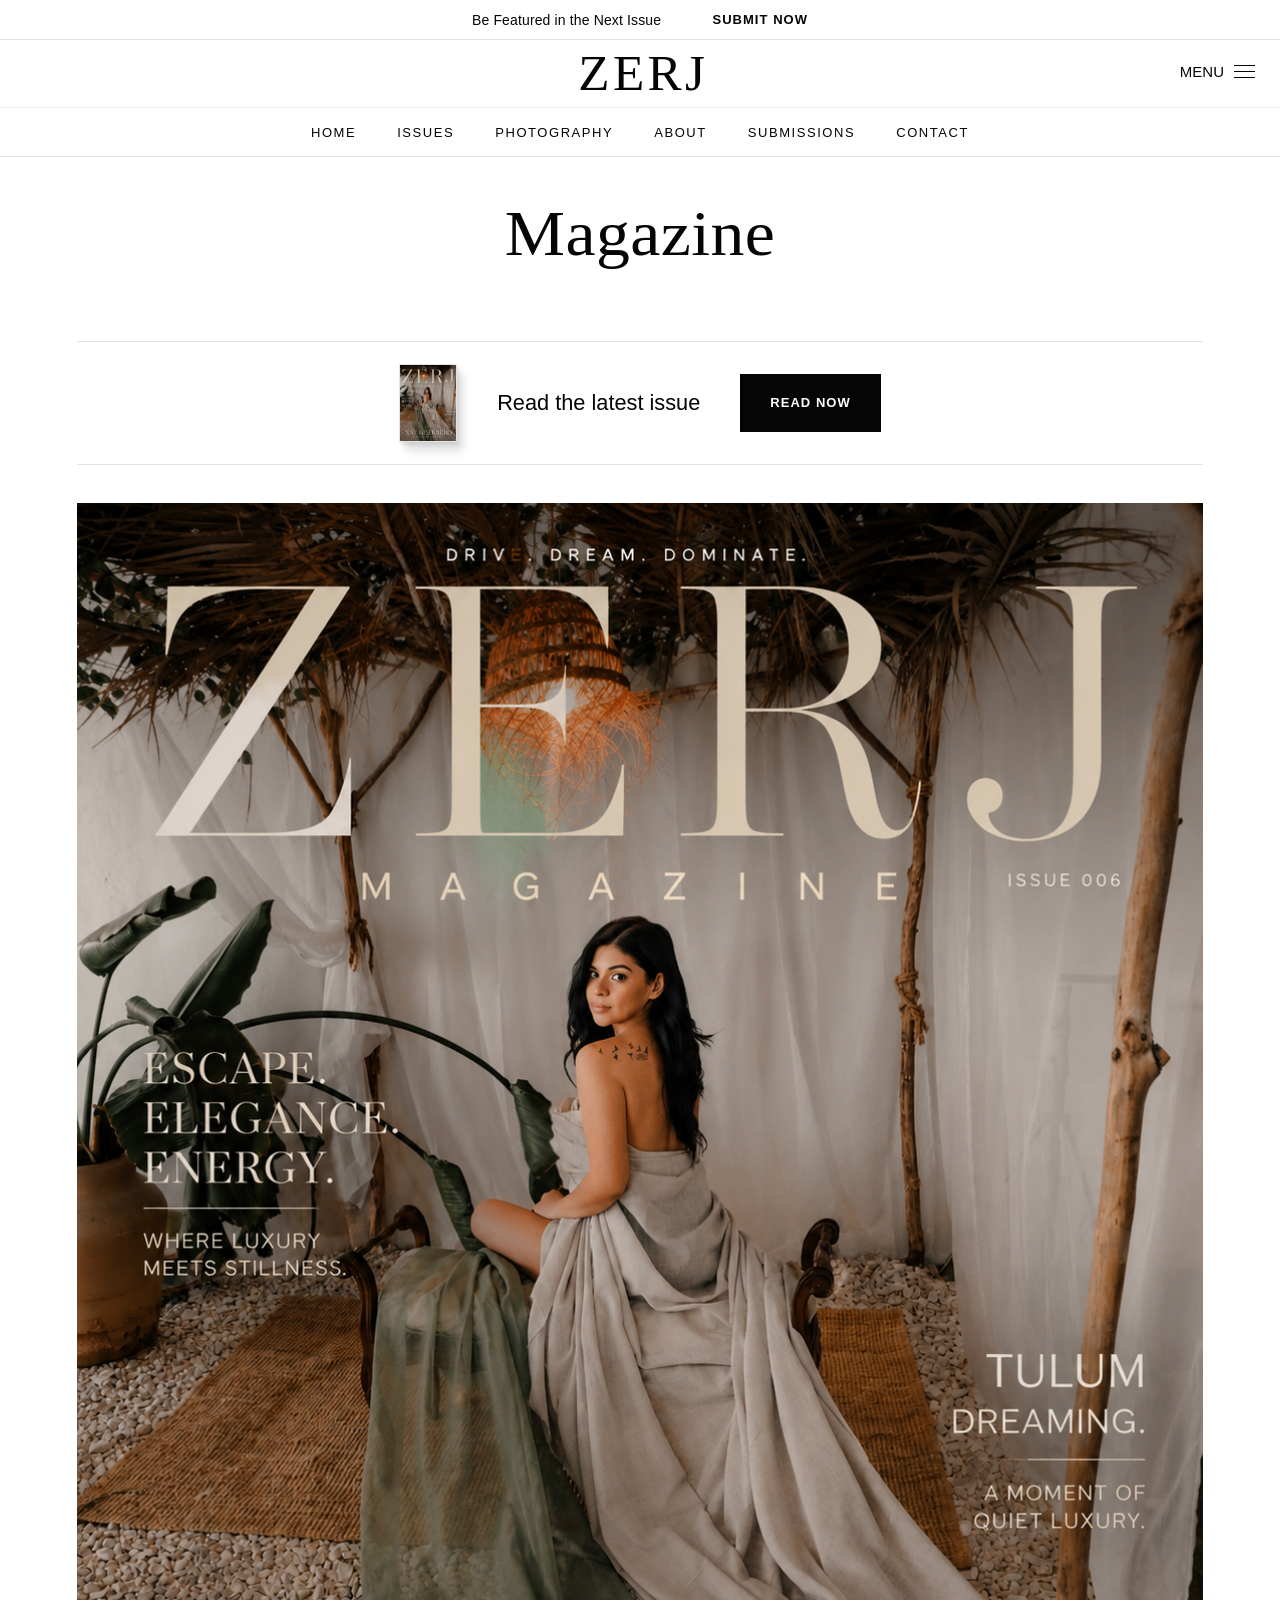
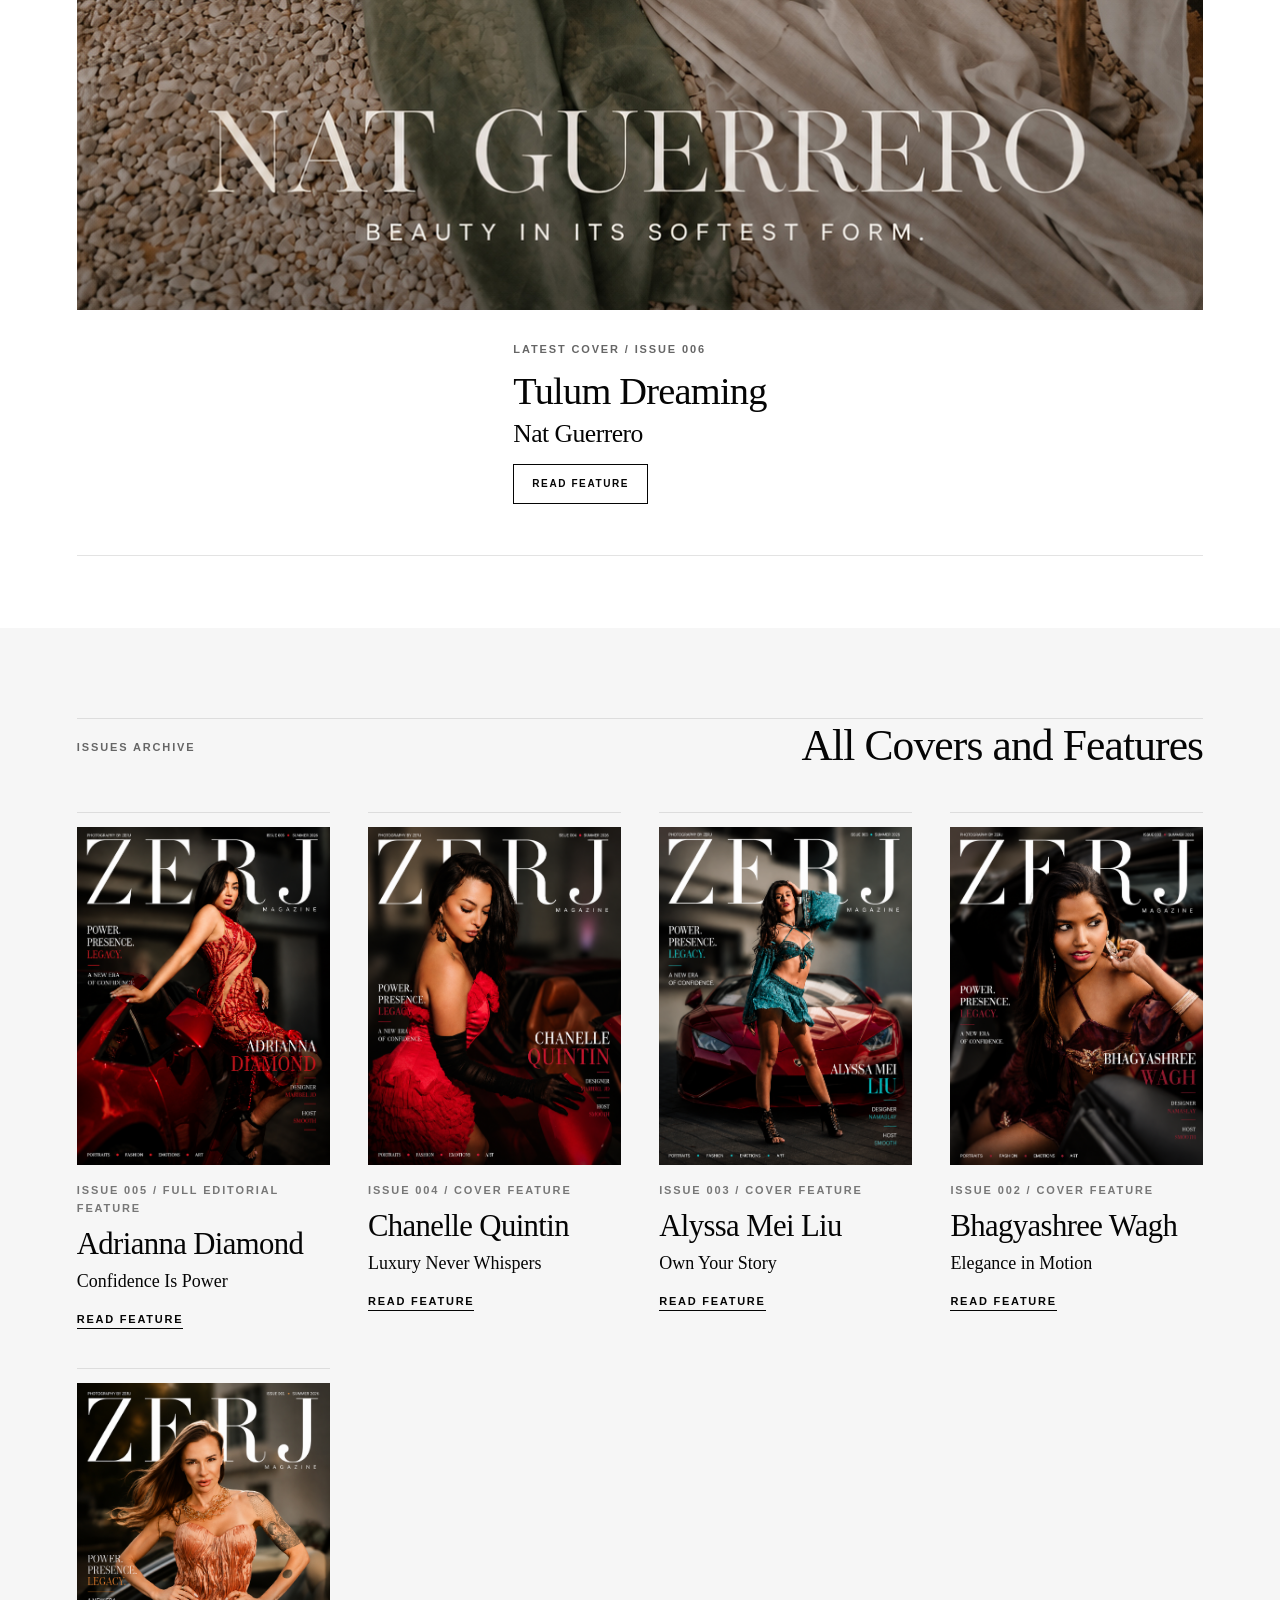
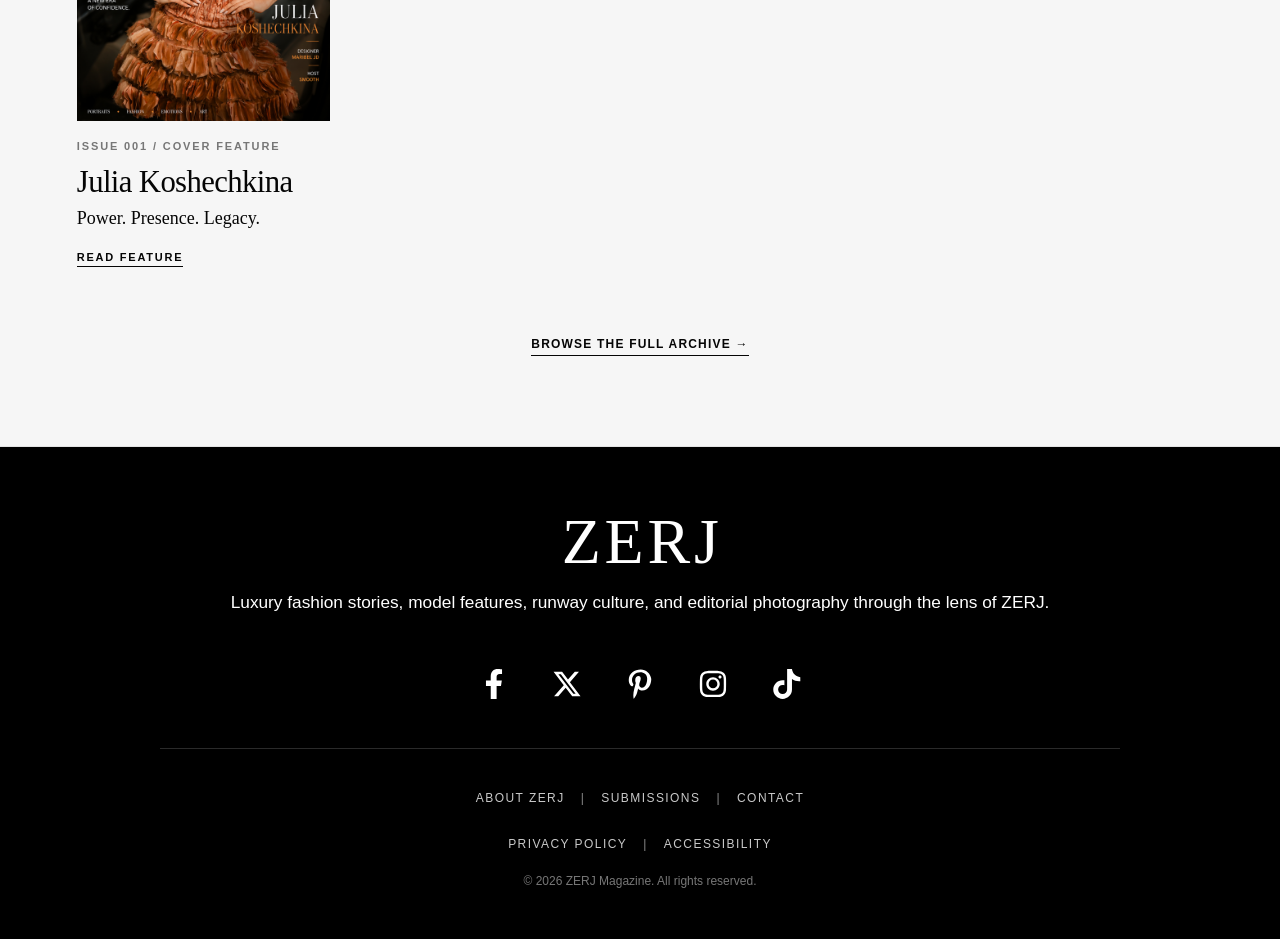
==== index.html @ ce1ed398 "Add files via upload" ====
<!DOCTYPE html>
<html lang="en">
<head>
  <meta charset="UTF-8" />
  <meta name="viewport" content="width=device-width, initial-scale=1.0" />
  <title>ZERJ Magazine | Fashion Stories Through One Lens</title>
  <meta name="description" content="ZERJ Magazine is a luxury fashion and editorial publication created by photographer ZERJ @shotbyzerj." />
  <link rel="stylesheet" href="styles.css" />
</head>
<body data-page="home">
  <header class="site-header">
    <div class="header-rule"><span>Be Featured in the Next Issue</span><a href="about.html#submissions">Submit Now</a></div>
    <div class="brand-row">
      <a class="masthead" href="index.html" aria-label="ZERJ Magazine home">
        <span><span>Z</span><span>E</span><span>R</span><span class="masthead-j">J</span></span>
        <small>Magazine</small>
      </a>
      <div class="header-actions">
        <label class="menu-lines" for="nav-toggle" aria-label="Open menu"></label>
      </div>
    </div>
    <input class="nav-toggle" type="checkbox" id="nav-toggle" aria-label="Toggle navigation">
    <label class="nav-toggle-button" for="nav-toggle">
      <span class="sr-only">Menu</span>
      <span></span>
      <span></span>
      <span></span>
    </label>
    <label class="nav-overlay" for="nav-toggle" aria-hidden="true"></label>
    <nav class="primary-nav" aria-label="Primary navigation">
      <a href="index.html">Home</a>
      <a href="archive.html">Issues</a>
      <a href="photography.html">Photography</a>
      <a href="about.html">About</a>
      <a href="about.html#submissions">Submissions</a>
      <a href="about.html#contact">Contact</a>
    </nav>
  </header>

  <main>
    <section class="mission-hero">
      <h1>Magazine</h1>
    </section>

    <section class="issue-promo" aria-label="Current issue notice">
      <img src="assets/issue-006-cover.jpg" alt="ZERJ Magazine Issue 006 cover thumbnail">
      <p>Read the latest issue</p>
      <a href="issue-006.html">Read Now</a>
    </section>

    <section class="latest-feature" id="latest-feature" aria-label="Latest ZERJ Magazine feature"></section>

    <section class="issue-section" id="issues">
      <div class="section-heading">
        <p class="eyebrow">Issues Archive</p>
        <h2>All Covers and Features</h2>
      </div>
      <div class="issue-grid archive-grid" id="issue-archive-grid"></div>
    </section>

  </main>

    <footer class="site-footer">
    <a class="footer-mark" href="index.html">ZERJ</a>
    <p class="footer-dek">Luxury fashion stories, model features, runway culture, and editorial photography through the lens of ZERJ.</p>
    <div class="social-row" aria-label="Social links">
      <a href="https://www.facebook.com/" aria-label="Facebook"><svg viewBox="0 0 320 512" aria-hidden="true"><path d="M279.14 288l14.22-92.66h-88.91v-60.13c0-25.35 12.42-50.06 52.24-50.06h40.42V6.26S260.43 0 225.36 0c-73.22 0-121.08 44.38-121.08 124.72v70.62H22.89V288h81.39v224h100.17V288z"/></svg></a>
      <a href="https://x.com/" aria-label="X"><svg viewBox="0 0 512 512" aria-hidden="true"><path d="M389.2 48h70.6L305.6 224.2 487 464H345L233.7 318.6 106.5 464H35.8L200.7 275.5 26.8 48h145.6l100.5 132.9L389.2 48zm-24.8 373.8h39.1L151.1 88h-42l255.3 333.8z"/></svg></a>
      <a href="https://www.pinterest.com/" aria-label="Pinterest"><svg viewBox="0 0 384 512" aria-hidden="true"><path d="M204 6.5C101.4 6.5 0 74.9 0 185.6 0 256 39.6 296 63.6 296c9.9 0 15.6-27.6 15.6-35.4 0-9.3-23.7-29.1-23.7-67.8 0-80.4 61.2-137.4 140.4-137.4 68.1 0 118.5 38.7 118.5 109.8 0 53.1-21.3 152.7-90.3 152.7-24.9 0-46.2-18-46.2-43.8 0-37.8 26.4-74.4 26.4-113.4 0-66.2-93.9-54.2-93.9 25.8 0 16.8 2.1 35.4 9.6 50.7-13.8 59.4-42 147.9-42 209.1 0 18.9 2.7 37.5 4.5 56.4 3.4 3.8 1.7 3.4 6.9 1.5 50.4-69 48.6-82.5 71.4-172.8 12.3 23.4 44.1 36 69.3 36 106.2 0 153.9-103.5 153.9-196.8C372 71.3 293.4 6.5 204 6.5z"/></svg></a>
      <a href="https://www.instagram.com/shotbyzerj" aria-label="Instagram"><svg viewBox="0 0 448 512" aria-hidden="true"><path d="M224.1 141c-63.6 0-114.9 51.3-114.9 114.9s51.3 114.9 114.9 114.9S339 319.5 339 255.9 287.7 141 224.1 141zm0 189.6c-41.1 0-74.7-33.5-74.7-74.7s33.5-74.7 74.7-74.7 74.7 33.5 74.7 74.7-33.6 74.7-74.7 74.7zm146.4-194.3c0 14.9-12 26.8-26.8 26.8-14.9 0-26.8-12-26.8-26.8s12-26.8 26.8-26.8 26.8 12 26.8 26.8zm76.1 27.2c-1.7-35.9-9.9-67.7-36.2-93.9-26.2-26.2-58-34.4-93.9-36.2-37-2.1-147.9-2.1-184.9 0-35.8 1.7-67.6 9.9-93.9 36.1s-34.4 58-36.2 93.9c-2.1 37-2.1 147.9 0 184.9 1.7 35.9 9.9 67.7 36.2 93.9s58 34.4 93.9 36.2c37 2.1 147.9 2.1 184.9 0 35.9-1.7 67.7-9.9 93.9-36.2 26.2-26.2 34.4-58 36.2-93.9 2.1-37 2.1-147.8 0-184.8zM398.8 388c-7.8 19.6-22.9 34.7-42.6 42.6-29.5 11.7-99.5 9-132.1 9s-102.7 2.6-132.1-9c-19.6-7.8-34.7-22.9-42.6-42.6-11.7-29.5-9-99.5-9-132.1s-2.6-102.7 9-132.1c7.8-19.6 22.9-34.7 42.6-42.6 29.5-11.7 99.5-9 132.1-9s102.7-2.6 132.1 9c19.6 7.8 34.7 22.9 42.6 42.6 11.7 29.5 9 99.5 9 132.1s2.7 102.7-9 132.1z"/></svg></a>
      <a href="https://www.tiktok.com/" aria-label="TikTok"><svg viewBox="0 0 448 512" aria-hidden="true"><path d="M448 209.9c-44.9.1-87-13.8-122-37.8v178.7c0 88.2-71.5 159.7-159.7 159.7S6.6 439 6.6 350.8s71.5-159.7 159.7-159.7c10.5 0 20.7 1 30.6 2.9v85.1c-9.6-3.3-19.9-5.1-30.6-5.1-42.4 0-76.8 34.4-76.8 76.8s34.4 76.8 76.8 76.8 76.8-34.4 76.8-76.8V1.5h82.9c7.8 74.4 68.1 133 142 138.5v69.9z"/></svg></a>
    </div>
    <nav class="footer-links" aria-label="Footer navigation">
      <a href="about.html">About ZERJ</a>
      <a href="about.html#submissions">Submissions</a>
      <a href="about.html#contact">Contact</a>
      <span class="footer-break" aria-hidden="true"></span>
      <a href="about.html#contact">Privacy Policy</a>
      <a href="about.html#contact">Accessibility</a>
    </nav>
    <p class="copyright">© 2026 ZERJ Magazine. All rights reserved.</p>
  </footer>

  <script src="data.js"></script>
  <script src="main.js"></script>
</body>
</html>
---- styles.css ----
:root {
  --ivory: #ffffff;
  --paper: #ffffff;
  --mist: #f6f6f6;
  --ink: #050505;
  --charcoal: #121212;
  --muted: #666666;
  --line: #e3e3e3;
  --gold: #8b6f3d;
  --gold-soft: #ffffff;
  --wine: #9e2843;
  --cyan: #158c94;
  --red: #bb2134;
  --sand: #b48a5a;
}

* { box-sizing: border-box; }

html {
  background: #ffffff;
  scroll-behavior: smooth;
}

body {
  margin: 0;
  background: #ffffff;
  color: var(--ink);
  font-family: Arial, Helvetica, sans-serif;
  text-rendering: optimizeLegibility;
}

img { display: block; max-width: 100%; }
a { color: inherit; text-decoration: none; }
button { font: inherit; }

.site-header {
  position: sticky;
  top: 0;
  background: #ffffff;
  border-bottom: 1px solid var(--line);
  z-index: 70;
  transition: box-shadow .3s ease-out, transform .3s ease-out;
}

.header-rule {
  display: grid;
  grid-template-columns: max-content max-content;
  align-items: center;
  justify-content: center;
  gap: clamp(28px, 4vw, 54px);
  height: 40px;
  padding: 0 clamp(18px, 4vw, 58px);
  border-bottom: 1px solid var(--line);
  color: var(--ink);
  font-size: 14px;
  letter-spacing: .01em;
  text-transform: none;
  transition: min-height .3s ease-out, height .3s ease-out, padding .3s ease-out, opacity .3s ease-out, transform .3s ease-out, border-color .3s ease-out;
}

.header-rule span {
  display: block;
  justify-self: center;
  text-align: center;
}

.header-rule a {
  justify-self: center;
  color: var(--ink);
  font-size: 13px;
  font-weight: 600;
  letter-spacing: .08em;
  text-transform: uppercase;
}

.brand-row {
  position: relative;
  display: flex;
  align-items: center;
  justify-content: center;
  height: 68px;
  padding: 0 clamp(18px, 3vw, 42px);
  border-bottom: 1px solid #eeeeee;
  transition: height .3s ease-out, padding .3s ease-out, border-color .3s ease-out;
}

.masthead {
  display: grid;
  justify-items: center;
  padding: 0;
  text-align: center;
  transition: transform .3s ease-out, opacity .3s ease-out;
}

.masthead span {
  width: auto;
  max-width: none;
  font-family: "Bodoni 72", "Bodoni 72 Poster", "Bodoni MT", Didot, "Didot LT STD", "Hoefler Text", Georgia, "Times New Roman", serif;
  font-size: clamp(42px, 4vw, 56px);
  line-height: .8;
  letter-spacing: .065em;
  font-weight: 400;
  transform: none;
  transition: font-size .3s ease-out, letter-spacing .3s ease-out, transform .3s ease-out;
}

.masthead span span {
  display: inline-block;
}

.masthead > span {
  transform: translateX(0.065em);
}

.masthead-j {
  transform: translateY(-0.07em);
}

.masthead small {
  display: none;
}

.header-actions {
  position: absolute;
  right: 24px;
  justify-self: end;
  display: none;
  align-items: center;
  gap: 23px;
  transition: opacity .3s ease-out, transform .3s ease-out;
}

.header-actions a,
.header-actions label {
  color: var(--ink);
  font-size: 13px;
  font-weight: 600;
  letter-spacing: .08em;
  text-transform: uppercase;
  cursor: pointer;
}

.menu-lines {
  position: relative;
  width: 20px;
  height: 18px;
  display: inline-block;
  cursor: pointer;
}

.menu-lines::before,
.menu-lines::after,
.menu-lines {
  background-image: linear-gradient(var(--ink), var(--ink));
  background-repeat: no-repeat;
  background-size: 20px 1.5px;
  background-position: 0 8px;
}

.menu-lines::before,
.menu-lines::after {
  content: "";
  position: absolute;
  left: 0;
  width: 20px;
  height: 1.5px;
  background: var(--ink);
}

.menu-lines::before { top: 2px; }
.menu-lines::after { bottom: 2px; }

.primary-nav {
  display: flex;
  justify-content: center;
  gap: clamp(26px, 3.2vw, 46px);
  overflow-x: auto;
  height: 48px;
  align-items: center;
  padding: 0 18px;
  border-top: 0;
  font-family: Futura, "Avenir Next", Avenir, "Helvetica Neue", Arial, sans-serif;
  font-size: 13px;
  font-weight: 400;
  letter-spacing: .12em;
  text-transform: uppercase;
  white-space: nowrap;
  opacity: 1;
  visibility: visible;
  transition: height .3s ease-out, opacity .3s ease-out, transform .3s ease-out, visibility 0s;
}

.site-header.is-compact {
  position: sticky;
  top: 0;
  left: 0;
  right: 0;
  background: #ffffff;
  border-bottom-color: #eeeeee;
  box-shadow: none;
}

.site-header.is-announcement-hidden .header-rule {
  min-height: 0;
  height: 0;
  padding-top: 0;
  padding-bottom: 0;
  border-bottom-color: transparent;
  opacity: 0;
  overflow: hidden;
  pointer-events: none;
  transform: translateY(-8px);
}

.site-header.is-announcement-hidden .nav-toggle-button {
  top: 10px;
}

.site-header.is-nav-hidden .primary-nav {
  height: 0;
  opacity: 0;
  visibility: hidden;
  overflow: hidden;
  pointer-events: none;
  transform: translateY(-8px);
  transition: height .3s ease-out, opacity .3s ease-out, transform .3s ease-out, visibility 0s linear .3s;
}

.site-header.is-compact .brand-row {
  height: 64px;
  border-bottom: 1px solid #eeeeee;
}

.site-header.is-compact .masthead span {
  font-size: clamp(42px, 4vw, 56px);
}

.site-header.is-compact .header-actions {
  display: none;
  transform: translateY(-1px);
}

.site-header.is-compact .menu-lines {
  display: inline-block;
}

.site-header.is-compact .nav-toggle {
  position: absolute;
  opacity: 0;
  pointer-events: none;
  display: block;
}

.site-header.is-compact .nav-toggle-button {
  position: absolute;
  top: 49px;
  right: 24px;
  z-index: 75;
  display: grid !important;
  grid-template-columns: auto 22px;
  grid-template-rows: repeat(3, 4px);
  opacity: 1;
  visibility: visible;
  pointer-events: auto;
  width: auto;
  height: 44px;
  align-items: center;
  align-content: center;
  justify-content: center;
  column-gap: 10px;
  row-gap: 3px;
  border: 0;
  background: transparent;
  cursor: pointer;
}

.site-header.is-compact .nav-toggle-button span:not(.sr-only) {
  height: 1px;
  background: #050505;
  opacity: 1;
}

.site-header.is-compact.is-announcement-hidden .nav-toggle-button {
  top: 10px;
}

.site-header.is-compact .nav-overlay {
  display: block;
}

@media (prefers-reduced-motion: reduce) {
  .site-header,
  .header-rule,
  .brand-row,
  .masthead,
  .masthead span,
  .header-actions,
  .primary-nav {
    transition: none;
  }
}

@media (max-width: 980px) {
  .site-header {
    min-height: 102px;
  }

  .brand-row {
    height: 62px;
    padding-inline: 14px;
  }

  .header-actions,
  .menu-lines {
    display: none;
  }

  .masthead {
    padding: 0 58px;
  }

  .masthead span {
    font-size: clamp(36px, 9vw, 50px);
    line-height: .82;
    letter-spacing: .1em;
  }

  .nav-toggle {
    position: absolute;
    opacity: 0;
    pointer-events: none;
    display: block;
  }

  .nav-toggle-button {
    position: absolute;
    top: 49px;
    right: 18px;
    z-index: 45;
    display: flex;
    width: 44px;
    height: 44px;
    grid-template-columns: none;
    grid-template-rows: none;
    flex-direction: column;
    justify-content: center;
    gap: 6px;
    border: 1px solid var(--line);
    background: transparent;
    cursor: pointer;
  }

  .nav-toggle-button .sr-only {
    display: none;
  }

  .nav-toggle-button span:not(.sr-only) {
    display: block;
    width: 22px;
    height: 1px;
    grid-column: auto;
    grid-row: auto;
    margin: 0 auto;
    background: var(--ink);
    transition: transform .24s ease, opacity .18s ease;
  }

  .nav-toggle-button span:not(.sr-only) + span:not(.sr-only) {
    margin-top: 0;
  }

  .nav-toggle-button span:not(.sr-only):last-child {
    margin-top: 0;
  }

  .nav-toggle-button span:nth-of-type(2),
  .nav-toggle-button span:nth-of-type(3),
  .nav-toggle-button span:nth-of-type(4) {
    grid-row: auto;
  }

  .sr-only {
    position: absolute;
    display: block;
    width: 1px;
    height: 1px;
    padding: 0;
    margin: -1px;
    overflow: hidden;
    clip: rect(0, 0, 0, 0);
    white-space: nowrap;
    border: 0;
  }

  .nav-overlay {
    position: fixed;
    inset: 0;
    display: block;
    z-index: 35;
    background: rgba(9, 8, 6, .48);
    opacity: 0;
    pointer-events: none;
    transition: opacity .24s ease;
  }

  .primary-nav {
    position: fixed;
    top: 0;
    right: 0;
    bottom: 0;
    z-index: 40;
    width: 100vw;
    display: flex;
    flex-direction: column;
    align-items: stretch;
    justify-content: flex-start;
    gap: 0;
    overflow: auto;
    padding: 92px 28px 34px;
    height: auto;
    border-top: 0;
    border-left: 0;
    background: #ffffff;
    box-shadow: -24px 0 60px rgba(0, 0, 0, .16);
    visibility: hidden;
    opacity: 0;
    pointer-events: none;
    transform: translateX(100%);
    transition: transform .28s ease, opacity .16s ease, visibility 0s linear .28s;
  }

  .primary-nav a {
    display: block;
    padding: 18px 0;
    border-bottom: 1px solid var(--line);
    font-family: Futura, "Avenir Next", Avenir, "Helvetica Neue", Arial, sans-serif;
    font-size: 13px;
    font-weight: 500;
    letter-spacing: .14em;
    text-transform: uppercase;
  }

  .nav-toggle:checked ~ .nav-overlay {
    opacity: 1;
    pointer-events: auto;
  }

  .nav-toggle:checked ~ .primary-nav {
    visibility: visible;
    opacity: 1;
    pointer-events: auto;
    transform: translateX(0);
    transition: transform .28s ease, opacity .16s ease, visibility 0s;
  }

  .nav-toggle:checked ~ .nav-toggle-button {
    right: 24px;
    width: auto;
    display: grid;
    grid-template-columns: auto 22px;
    grid-template-rows: repeat(3, 5px);
    align-items: center;
    align-content: center;
    column-gap: 10px;
    row-gap: 1px;
    border: 0;
  }

  .nav-toggle:checked ~ .nav-toggle-button .sr-only {
    position: static;
    width: auto;
    height: auto;
    display: inline;
    overflow: visible;
    clip: auto;
    white-space: nowrap;
    color: var(--ink);
    font-family: Futura, "Avenir Next", Avenir, "Helvetica Neue", Arial, sans-serif;
    font-size: 0;
    font-weight: 500;
    letter-spacing: .08em;
    text-transform: uppercase;
    grid-column: 1;
    grid-row: 1 / 4;
  }

  .nav-toggle:checked ~ .nav-toggle-button .sr-only::before {
    content: "CLOSE";
    font-size: 14px;
  }

  .nav-toggle:checked ~ .nav-toggle-button span:not(.sr-only) {
    grid-column: 2;
    margin: 0;
    transform-origin: center;
  }

  .nav-toggle:checked ~ .nav-toggle-button span:nth-of-type(2) {
    grid-row: 1;
  }

  .nav-toggle:checked ~ .nav-toggle-button span:nth-of-type(3) {
    grid-row: 2;
  }

  .nav-toggle:checked ~ .nav-toggle-button span:nth-of-type(4) {
    grid-row: 3;
  }

  .nav-toggle:checked ~ .nav-toggle-button span:nth-of-type(2) {
    transform: translateY(6px) rotate(45deg);
  }

  .nav-toggle:checked ~ .nav-toggle-button span:nth-of-type(3) {
    opacity: 0;
  }

  .nav-toggle:checked ~ .nav-toggle-button span:nth-of-type(4) {
    transform: translateY(-6px) rotate(-45deg);
  }
}

.nav-toggle:checked ~ .nav-overlay {
  opacity: 1;
  pointer-events: auto;
}

.nav-toggle:checked ~ .primary-nav {
  position: fixed;
  top: 0;
  right: 0;
  bottom: 0;
  z-index: 40;
  width: min(82vw, 390px);
  height: auto;
  opacity: 1;
  visibility: visible;
  display: flex;
  flex-direction: column;
  align-items: stretch;
  justify-content: flex-start;
  gap: 0;
  overflow: auto;
  pointer-events: auto;
  padding: 92px 28px 34px;
  border-left: 1px solid var(--line);
  background: #ffffff;
  box-shadow: -24px 0 60px rgba(0, 0, 0, .14);
  transform: translateX(0);
  transition: transform .28s ease, opacity .16s ease, visibility 0s;
}

.nav-toggle:checked ~ .primary-nav a {
  display: block;
  padding: 18px 0;
  border-bottom: 1px solid var(--line);
  font-size: 13px;
}

.nav-toggle,
.nav-overlay,
.sr-only {
  display: none;
}

.nav-toggle-button {
  position: absolute;
  top: 49px;
  right: 24px;
  z-index: 75;
  display: grid;
  grid-template-columns: auto 22px;
  grid-template-rows: repeat(3, 5px);
  width: auto;
  height: 44px;
  align-items: center;
  align-content: center;
  justify-content: center;
  column-gap: 10px;
  row-gap: 1px;
  border: 0;
  background: transparent;
  cursor: pointer;
  transition: top .3s ease-out, right .3s ease-out;
}

.nav-toggle-button .sr-only {
  position: static;
  width: auto;
  height: auto;
  display: inline;
  overflow: visible;
  clip: auto;
  white-space: nowrap;
  color: var(--ink);
  font-family: Futura, "Avenir Next", Avenir, "Helvetica Neue", Arial, sans-serif;
  font-size: 0;
  font-weight: 500;
  letter-spacing: .08em;
  text-transform: uppercase;
  grid-column: 1;
  grid-row: 1 / 4;
}

.nav-toggle-button .sr-only::before {
  content: "MENU";
  font-size: 15px;
}

.nav-toggle:checked ~ .nav-toggle-button .sr-only::before {
  content: "CLOSE";
}

.nav-toggle-button span:not(.sr-only) {
  display: block;
  width: 21px;
  height: 1px;
  grid-column: 2;
  margin: 0;
  background: var(--ink);
  transition: transform .24s ease, opacity .18s ease;
  transform-origin: center;
}

.nav-toggle-button span:nth-of-type(2) {
  grid-row: 1;
}

.nav-toggle-button span:nth-of-type(3) {
  grid-row: 2;
}

.nav-toggle-button span:nth-of-type(4) {
  grid-row: 3;
}

.nav-toggle:checked ~ .nav-toggle-button span:nth-of-type(2) {
  transform: translateY(6px) rotate(45deg);
}

.nav-toggle:checked ~ .nav-toggle-button span:nth-of-type(3) {
  opacity: 0;
}

.nav-toggle:checked ~ .nav-toggle-button span:nth-of-type(4) {
  transform: translateY(-6px) rotate(-45deg);
}

.nav-overlay {
  position: fixed;
  inset: 0;
  z-index: 35;
  display: block;
  background: rgba(9, 8, 6, .42);
  opacity: 0;
  pointer-events: none;
  transition: opacity .24s ease;
}

main {
  max-width: 1480px;
  margin: 0 auto;
  background: #ffffff;
}

.eyebrow,
.kicker {
  margin: 0 0 12px;
  color: var(--muted);
  font-size: 11px;
  font-weight: 800;
  letter-spacing: .17em;
  text-transform: uppercase;
}

h1,
h2,
h3 {
  margin: 0;
  font-family: Didot, "Didot LT STD", "Bodoni 72", "Bodoni 72 Poster", "Bodoni MT", "Hoefler Text", Georgia, "Times New Roman", serif;
  font-weight: 400;
  letter-spacing: -.02em;
}

h1 { font-size: clamp(36px, 4.8vw, 68px); line-height: 1.02; }
h2 { font-size: clamp(30px, 3.8vw, 56px); line-height: 1.04; }
h3 { font-size: clamp(23px, 2.4vw, 34px); line-height: 1.12; }

p {
  color: var(--muted);
  font-size: 16px;
  line-height: 1.65;
}

.mission-hero {
  max-width: 780px;
  margin: 0 auto;
  padding: 46px clamp(22px, 5vw, 54px) 74px;
  text-align: center;
}

.mission-hero h1 {
  font-size: clamp(50px, 4.9vw, 74px);
  font-family: Didot, "Didot LT STD", "Bodoni 72", "Bodoni 72 Poster", "Bodoni MT", "Hoefler Text", "Times New Roman", Times, serif;
  font-weight: 400;
  font-synthesis: none;
  line-height: 1.02;
  letter-spacing: .006em;
  transform: scaleX(1.08);
  transform-origin: center;
}

.mission-hero p:last-child {
  max-width: 690px;
  margin: 20px auto 0;
}

.issue-promo {
  max-width: min(88vw, 1320px);
  min-height: 112px;
  display: grid;
  grid-template-columns: 58px minmax(240px, max-content);
  align-items: center;
  justify-content: center;
  gap: 10px 28px;
  margin: 0 auto clamp(28px, 3vw, 42px);
  padding: 24px 22px;
  border-top: 1px solid var(--line);
  border-bottom: 1px solid var(--line);
  background: #ffffff;
}

.issue-promo img {
  width: 58px;
  grid-row: 1 / 3;
  aspect-ratio: 4 / 5.35;
  object-fit: cover;
  border: 1px solid var(--line);
  box-shadow: 6px 9px 9px rgba(0, 0, 0, .13), 2px 3px 3px rgba(0, 0, 0, .08);
}

.issue-promo p {
  margin: 0;
  color: var(--ink);
  font-size: clamp(16px, 1.6vw, 22px);
  line-height: 1.2;
  grid-column: 2;
  justify-self: start;
  text-align: left;
}

.issue-promo a {
  display: inline-flex;
  align-items: center;
  justify-content: center;
  justify-self: start;
  grid-column: 2;
  min-height: 58px;
  padding: 0 28px;
  background: var(--ink);
  color: var(--paper);
  font-size: 13px;
  font-weight: 700;
  letter-spacing: .08em;
  text-transform: uppercase;
}

@media (min-width: 981px) {
  .issue-promo {
    grid-template-columns: 58px max-content max-content;
    gap: 0 40px;
    min-height: 110px;
    padding: 22px 24px;
  }

  .issue-promo img {
    grid-row: auto;
  }

  .issue-promo p {
    grid-column: auto;
    align-self: center;
    font-size: clamp(18px, 1.7vw, 24px);
    white-space: nowrap;
  }

  .issue-promo a {
    grid-column: auto;
    align-self: center;
    min-height: 58px;
    padding-inline: 30px;
  }
}

.latest-feature {
  display: grid;
  gap: 22px;
  max-width: min(88vw, 1500px);
  margin: 0 auto clamp(46px, 6vw, 72px);
  padding: 0 0 clamp(34px, 4vw, 54px);
  background: #ffffff;
  border-top: 0;
  border-bottom: 1px solid var(--line);
  color: var(--ink);
  box-shadow: none;
}

.site-header.is-compact + main .latest-feature {
  margin-top: -28px;
}

.latest-cover,
.issue-image,
.feature-cover {
  display: block;
  background: var(--gold-soft);
  overflow: hidden;
}

.latest-cover {
  width: 100%;
  max-width: min(88vw, 1280px);
  margin: 0 auto;
  border: 0;
  box-shadow: none;
}

.latest-cover img {
  width: 100%;
  height: auto;
  display: block;
  max-height: none;
  object-fit: contain;
  object-position: center center;
}

.issue-image img,
.feature-cover img {
  width: 100%;
  aspect-ratio: 4 / 5.35;
  object-fit: cover;
  transition: transform .45s ease;
}

.latest-cover:hover img,
.issue-image:hover img {
  transform: scale(1.025);
}

.latest-story {
  max-width: min(88vw, 1120px);
  margin: 8px auto 0;
  text-align: left;
}

.latest-story p {
  max-width: 560px;
  color: var(--muted);
}

.latest-story .eyebrow {
  color: var(--muted);
}

.latest-story h1 {
  color: var(--ink);
  font-size: clamp(28px, 3vw, 44px);
  line-height: 1.06;
}

.latest-story h2 {
  margin-top: 10px;
  color: var(--ink);
  font-size: clamp(20px, 2vw, 28px);
}

.latest-story .button {
  border-color: var(--ink);
  color: var(--ink);
}

.latest-story .button:hover {
  background: var(--ink);
  color: var(--ivory);
}

.button {
  display: inline-flex;
  align-items: center;
  justify-content: center;
  min-height: 40px;
  margin-top: 16px;
  padding: 12px 18px;
  border: 1px solid var(--ink);
  color: var(--ink);
  background: transparent;
  font-size: 10px;
  font-weight: 700;
  letter-spacing: .16em;
  text-transform: uppercase;
  transition: background .2s ease, color .2s ease;
}

.button:hover {
  background: var(--ink);
  color: var(--ivory);
}

.issue-section,
.models-band,
.split-callout,
.page-intro,
.portfolio-section,
.about-hero,
.about-grid,
.submission-panel,
.contact-panel,
.article-layout,
.qa-section,
.gallery-section,
.related-section {
  padding: clamp(48px, 7vw, 92px) clamp(22px, 6vw, 88px);
  border-bottom: 1px solid var(--line);
}

.issue-section {
  background: var(--mist);
}

.issue-section > .section-heading {
  padding-top: 4px;
  border-top: 1px solid #dddddd;
}

.section-heading {
  display: flex;
  align-items: end;
  justify-content: space-between;
  gap: 24px;
  margin-bottom: clamp(28px, 4vw, 44px);
}

.section-heading h2 {
  max-width: 860px;
  font-size: clamp(28px, 3.4vw, 44px);
}

.issue-grid,
.related-grid {
  display: grid;
  grid-template-columns: repeat(4, minmax(0, 1fr));
  gap: clamp(24px, 3vw, 42px);
}

.editorial-grid {
  grid-template-columns: repeat(2, minmax(0, 1fr));
}

.issue-card {
  display: grid;
  gap: 0;
  align-content: start;
  background: var(--mist);
  border: 0;
  border-top: 1px solid #dddddd;
  padding-top: 14px;
  box-shadow: none;
  transition: transform .22s ease, box-shadow .22s ease, border-color .22s ease;
}

.issue-card:hover {
  transform: translateY(-3px);
  border-color: var(--ink);
  box-shadow: none;
}

.issue-card-copy {
  padding: 16px 0 0;
}

.issue-card-copy .eyebrow {
  margin-bottom: 10px;
  color: #777777;
}

.issue-card-copy h3 {
  font-size: clamp(23px, 2.4vw, 32px);
}

.issue-card-copy p:not(.eyebrow) {
  margin: 8px 0 0;
  color: var(--ink);
  font-family: Georgia, "Times New Roman", serif;
  font-size: 18px;
  line-height: 1.25;
}

.read-link {
  display: inline-flex;
  margin-top: 12px;
  padding: 9px 0 3px;
  border-bottom: 1px solid var(--ink);
  color: var(--ink);
  font-size: 11px;
  font-weight: 800;
  letter-spacing: .16em;
  text-transform: uppercase;
}

.archive-cta {
  grid-column: 1 / -1;
  justify-self: center;
  margin-top: clamp(8px, 2vw, 22px);
  padding: 10px 0 4px;
  border-bottom: 1px solid var(--ink);
  color: var(--ink);
  font-size: 12px;
  font-weight: 600;
  letter-spacing: .1em;
  text-transform: uppercase;
}

.cover-placeholder,
.gallery-placeholder {
  min-height: 480px;
  display: grid;
  place-items: center;
  gap: 8px;
  padding: 28px;
  background: linear-gradient(135deg, var(--charcoal), #3a3025);
  color: var(--ivory);
  text-align: center;
}

.cover-placeholder span,
.cover-placeholder strong {
  display: block;
}

.cover-placeholder strong {
  font-family: Georgia, "Times New Roman", serif;
  font-size: clamp(30px, 5vw, 64px);
  font-weight: 400;
}

.warm-band {
  background: var(--paper);
}

.models-band {
  display: grid;
  grid-template-columns: minmax(260px, 420px) 1fr;
  gap: clamp(28px, 6vw, 80px);
  align-items: start;
  background: #ffffff;
}

.models-list {
  display: grid;
  grid-template-columns: repeat(3, minmax(0, 1fr));
  gap: 1px;
  background: var(--line);
}

.models-list a {
  min-height: 96px;
  display: grid;
  align-content: center;
  gap: 8px;
  padding: 18px;
  background: #ffffff;
  font-family: Georgia, "Times New Roman", serif;
  font-size: clamp(20px, 2vw, 28px);
}

.models-list span {
  color: var(--muted);
  font-family: Arial, Helvetica, sans-serif;
  font-size: 11px;
  font-weight: 800;
  letter-spacing: .16em;
  text-transform: uppercase;
}

.split-callout {
  display: flex;
  align-items: end;
  justify-content: space-between;
  gap: 28px;
  background: var(--charcoal);
  color: var(--ivory);
}

.split-callout h2,
.split-callout p {
  max-width: 980px;
  color: inherit;
}

.split-callout .button {
  border-color: var(--ivory);
  color: var(--ivory);
}

.site-footer {
  max-width: none;
  margin: 0;
  padding: clamp(46px, 6vw, 68px) clamp(22px, 6vw, 88px) clamp(34px, 4vw, 48px);
  background: #000;
  color: #fff;
  text-align: center;
}

.footer-mark {
  display: inline-block;
  color: #fff;
  font-family: "Bodoni 72", "Bodoni 72 Poster", "Bodoni MT", Didot, "Didot LT STD", "Hoefler Text", Georgia, "Times New Roman", serif;
  font-size: clamp(42px, 5vw, 66px);
  font-weight: 400;
  letter-spacing: .06em;
  line-height: .85;
  transform: translateX(0.035em);
}

.footer-dek {
  max-width: 860px;
  margin: 22px auto 0;
  color: #fff;
  font-size: clamp(15px, 1.35vw, 19px);
  font-weight: 400;
  line-height: 1.34;
}

.social-row {
  display: flex;
  justify-content: center;
  align-items: center;
  gap: clamp(22px, 3.2vw, 42px);
  margin: clamp(38px, 5vw, 54px) 0 clamp(34px, 4vw, 48px);
}

.social-row a {
  width: 32px;
  height: 32px;
  display: grid;
  place-items: center;
  color: #fff;
  line-height: 1;
}

.social-row svg {
  width: 30px;
  height: 30px;
  display: block;
  fill: currentColor;
}

.footer-links {
  max-width: 960px;
  display: flex;
  flex-wrap: wrap;
  justify-content: center;
  gap: 16px 0;
  margin: 0 auto;
  padding: clamp(30px, 4vw, 42px) 0 22px;
  border-top: 1px solid #2a2a2a;
}

.footer-links a {
  color: #c9c9c9;
  font-size: 12px;
  letter-spacing: .12em;
  text-transform: uppercase;
}

.footer-links a:not(:last-child)::after {
  content: "|";
  margin: 0 16px;
  color: #8a8a8a;
}

.footer-links a:nth-of-type(3)::after {
  content: "";
  margin: 0;
}

.footer-break {
  flex-basis: 100%;
  height: 0;
}

.copyright {
  max-width: 1080px;
  margin: 0 auto;
  color: #777;
  font-size: 12px;
  line-height: 1.45;
}

.page-intro,
.about-hero {
  max-width: 1040px;
  text-align: center;
}

.page-intro p,
.about-hero p {
  max-width: 740px;
  margin-inline: auto;
}

.portfolio-section {
  border-bottom: 0;
}

.filter-bar {
  display: flex;
  flex-wrap: wrap;
  gap: 10px;
  margin-bottom: 30px;
}

.filter-bar button {
  min-height: 38px;
  padding: 10px 14px;
  border: 1px solid var(--line);
  background: var(--paper);
  color: var(--ink);
  cursor: pointer;
  font-size: 11px;
  font-weight: 800;
  letter-spacing: .12em;
  text-transform: uppercase;
}

.filter-bar button.active,
.filter-bar button:hover {
  border-color: var(--ink);
  background: var(--ink);
  color: var(--ivory);
}

.portfolio-grid {
  column-count: 3;
  column-gap: 24px;
}

.portfolio-item {
  width: 100%;
  break-inside: avoid;
  display: grid;
  gap: 8px;
  margin: 0 0 24px;
  padding: 0;
  border: 0;
  background: transparent;
  color: var(--ink);
  text-align: left;
  cursor: pointer;
}

.portfolio-item img {
  width: 100%;
  object-fit: cover;
}

.portfolio-item span {
  color: var(--gold);
  font-size: 11px;
  font-weight: 800;
  letter-spacing: .14em;
  text-transform: uppercase;
}

.portfolio-item strong {
  font-family: Georgia, "Times New Roman", serif;
  font-size: 28px;
  font-weight: 400;
}

.lightbox {
  position: fixed;
  inset: 0;
  z-index: 100;
  display: none;
  place-items: center;
  padding: 28px;
  background: rgba(0, 0, 0, .9);
}

.lightbox.open {
  display: grid;
}

.lightbox img {
  max-width: min(94vw, 1200px);
  max-height: 86vh;
  object-fit: contain;
}

.lightbox button {
  position: absolute;
  top: 18px;
  right: 18px;
  border: 1px solid rgba(255, 255, 255, .5);
  background: transparent;
  color: var(--ivory);
  padding: 10px 14px;
  cursor: pointer;
  text-transform: uppercase;
  letter-spacing: .12em;
}

.about-grid {
  display: grid;
  grid-template-columns: repeat(2, minmax(0, 1fr));
  gap: clamp(24px, 6vw, 80px);
}

.submission-panel {
  background: var(--gold-soft);
}

.contact-panel {
  max-width: 980px;
}

.feature-hero {
  display: grid;
  grid-template-columns: minmax(320px, 1fr) minmax(300px, 540px);
  gap: clamp(34px, 6vw, 72px);
  align-items: center;
  max-width: 1280px;
  margin: 0 auto;
  padding: clamp(56px, 7vw, 86px) clamp(22px, 4vw, 44px);
  border-bottom: 0;
}

.feature-cover {
  justify-self: end;
  width: min(100%, 560px);
}

.feature-media {
  justify-self: end;
  width: min(100%, 560px);
}

.feature-media .feature-cover {
  width: 100%;
}

.feature-cover img {
  width: 100%;
  height: auto;
  max-height: min(78vh, 860px);
  object-fit: contain;
  object-position: center center;
}

.feature-intro {
  max-width: 650px;
  text-align: center;
}

.feature-intro .eyebrow {
  margin-bottom: 24px;
  color: var(--ink);
  font-size: 14px;
  font-weight: 500;
  letter-spacing: .18em;
}

.feature-intro h1 {
  font-family: Futura, "Avenir Next", Avenir, "Helvetica Neue", Arial, sans-serif;
  font-size: clamp(48px, 5.35vw, 78px);
  font-weight: 400;
  line-height: 1.14;
  letter-spacing: -.045em;
}

.feature-byline {
  display: grid;
  gap: 4px;
  margin: 32px auto 14px;
  color: var(--ink);
  font-family: Futura, "Avenir Next", Avenir, "Helvetica Neue", Arial, sans-serif;
  font-size: 13px;
  font-weight: 500;
  letter-spacing: .18em;
  line-height: 1.35;
  text-transform: uppercase;
}

.feature-date {
  margin: 18px auto 0;
  color: var(--ink);
  font-size: 18px;
  line-height: 1.2;
}

.cover-look-section {
  max-width: 100%;
  margin: 0;
  padding: 12px 0 0;
  border-bottom: 0;
  text-align: left;
}

.cover-look-section .kicker {
  margin-bottom: 4px;
  color: var(--ink);
  font-family: "Helvetica Neue", Helvetica, Arial, sans-serif;
  font-size: 15px;
  font-weight: 600;
  letter-spacing: -.035em;
  text-transform: uppercase;
}

.cover-look-section p:not(.kicker) {
  margin: 0;
  color: var(--ink);
  font-family: "Helvetica Neue", Helvetica, Arial, sans-serif;
  font-size: 16px;
  font-weight: 400;
  line-height: 1.46;
  letter-spacing: -.025em;
}

.article-layout {
  display: grid;
  grid-template-columns: 1fr;
  gap: 36px;
  max-width: 470px;
  margin: 0 auto;
  border-top: 0;
}

.story-layout {
  padding-top: 28px;
}

.article-body p:not(.kicker) {
  margin: 28px 0 0;
  font-family: "Times New Roman", Times, Georgia, serif;
  font-size: clamp(20px, 1.65vw, 24px);
  font-weight: 400;
  line-height: 1.5;
  letter-spacing: 0;
  color: var(--ink);
}

.story-copy::first-letter {
  float: left;
  margin: .045em .13em 0 0;
  font-family: Didot, "Didot LT STD", "Bodoni 72", "Bodoni 72 Poster", "Bodoni MT", "Hoefler Text", Georgia, "Times New Roman", serif;
  font-size: 4.6em;
  line-height: .76;
  font-weight: 400;
}

.save-story {
  width: fit-content;
  min-height: 58px;
  display: inline-flex;
  align-items: center;
  gap: 14px;
  margin: 0 auto 20px;
  padding: 0 28px;
  border: 1px solid var(--line);
  border-radius: 999px;
  color: var(--ink);
  font-family: Futura, "Avenir Next", Avenir, "Helvetica Neue", Arial, sans-serif;
  font-size: 13px;
  font-weight: 500;
  letter-spacing: .08em;
  text-transform: uppercase;
}

.save-story span {
  width: 18px;
  height: 24px;
  display: inline-block;
  border: 2px solid currentColor;
  border-bottom: 0;
  clip-path: polygon(0 0, 100% 0, 100% 100%, 50% 72%, 0 100%);
}

.credit-card {
  align-self: start;
  padding: 22px 0 0;
  border: 0;
  border-top: 1px solid var(--line);
  background: var(--paper);
}

.story-credits {
  max-width: 560px;
  margin: 0 auto;
}

.credit-card span {
  display: block;
  padding: 11px 0;
  border-top: 1px solid var(--line);
  color: var(--muted);
  font-size: 12px;
  letter-spacing: .1em;
  text-transform: uppercase;
}

.qa-section {
  background: var(--paper);
}

.qa-item {
  display: grid;
  grid-template-columns: minmax(220px, 420px) minmax(280px, 1fr);
  gap: clamp(20px, 5vw, 70px);
  padding: 28px 0;
  border-top: 1px solid var(--line);
}

.qa-item h3 {
  font-size: clamp(24px, 3vw, 40px);
}

.gallery-grid {
  display: grid;
  grid-template-columns: repeat(2, minmax(0, 1fr));
  gap: clamp(18px, 3vw, 36px);
}

.shoot-gallery-grid {
  grid-template-columns: repeat(3, minmax(0, 1fr));
  gap: clamp(14px, 2vw, 24px);
}

.lightbox-trigger {
  padding: 0;
  border: 0;
  background: transparent;
  cursor: zoom-in;
}

.lightbox-trigger img {
  width: 100%;
  min-height: min(76vh, 820px);
  object-fit: cover;
}

.shoot-gallery-item img {
  aspect-ratio: 3 / 4;
  min-height: 0;
  height: auto;
  object-fit: cover;
}

.gallery-note,
.gallery-placeholder {
  min-height: min(76vh, 820px);
  display: grid;
  align-content: center;
  padding: clamp(24px, 4vw, 54px);
  background: var(--charcoal);
  color: var(--ivory);
}

.gallery-note p {
  color: var(--ivory);
}

.related-grid {
  grid-template-columns: repeat(3, minmax(0, 1fr));
}

@media (max-width: 1040px) {
  .latest-feature,
  .feature-hero,
  .article-layout,
  .models-band,
  .about-grid {
    grid-template-columns: 1fr;
  }

  .issue-grid {
    grid-template-columns: repeat(3, minmax(0, 1fr));
  }

  .latest-feature {
    margin-inline: clamp(18px, 4vw, 42px);
  }

  .feature-hero {
    max-width: 760px;
    text-align: center;
  }

  .feature-cover {
    justify-self: center;
    width: min(100%, 460px);
  }

  .feature-media {
    justify-self: center;
    width: min(100%, 460px);
  }

  .article-layout {
    max-width: 470px;
    margin-inline: auto;
  }

  .cover-look-section {
    max-width: 100%;
  }

  .models-list {
    grid-template-columns: repeat(2, minmax(0, 1fr));
  }

  .portfolio-grid {
    column-count: 2;
  }
}

@media (max-width: 760px) {
  .site-header {
    min-height: 102px;
    border-bottom: 0;
  }

  .brand-row {
    height: 62px;
    grid-template-columns: 1fr auto 1fr;
    padding-inline: 14px;
  }

  .header-actions {
    display: none;
  }

  .menu-lines {
    display: none;
  }

  .masthead {
    padding: 0 58px;
  }

  .masthead span {
    font-size: clamp(36px, 11vw, 50px);
    line-height: .82;
    letter-spacing: .1em;
  }

  .masthead small {
    display: none;
  }

  .nav-toggle {
    position: absolute;
    opacity: 0;
    pointer-events: none;
    display: block;
  }

  .nav-toggle-button {
    position: absolute;
    top: 49px;
    right: 18px;
    z-index: 45;
    display: flex;
    width: 44px;
    height: 44px;
    grid-template-columns: none;
    grid-template-rows: none;
    flex-direction: column;
    justify-content: center;
    gap: 6px;
    border: 1px solid var(--line);
    background: transparent;
    cursor: pointer;
  }

  .nav-toggle-button span:not(.sr-only) + span:not(.sr-only) {
    margin-top: 0;
  }

  .nav-toggle-button span:not(.sr-only):last-child {
    margin-top: 0;
  }

  .nav-toggle-button span:nth-of-type(2),
  .nav-toggle-button span:nth-of-type(3),
  .nav-toggle-button span:nth-of-type(4) {
    grid-row: auto;
  }

  .nav-toggle-button .sr-only {
    display: none;
  }

  .nav-toggle-button span:not(.sr-only) {
    display: block;
    width: 22px;
    height: 1px;
    margin: 0 auto;
    background: var(--ink);
    transition: transform .24s ease, opacity .18s ease;
  }

  .sr-only {
    position: absolute;
    display: block;
    width: 1px;
    height: 1px;
    padding: 0;
    margin: -1px;
    overflow: hidden;
    clip: rect(0, 0, 0, 0);
    white-space: nowrap;
    border: 0;
  }

  .nav-overlay {
    position: fixed;
    inset: 0;
    display: block;
    z-index: 35;
    background: rgba(9, 8, 6, .48);
    opacity: 0;
    pointer-events: none;
    transition: opacity .24s ease;
  }

  .primary-nav {
    position: fixed;
    top: 0;
    right: 0;
    bottom: 0;
    z-index: 40;
    width: min(82vw, 380px);
    display: flex;
    flex-direction: column;
    align-items: stretch;
    justify-content: flex-start;
    gap: 0;
    overflow: auto;
    padding: 92px 28px 34px;
    height: auto;
    border-top: 0;
    border-left: 1px solid var(--line);
    background: #ffffff;
    box-shadow: -24px 0 60px rgba(0, 0, 0, .16);
    visibility: hidden;
    opacity: 0;
    pointer-events: none;
    transform: translateX(100%);
    transition: transform .28s ease, opacity .16s ease, visibility 0s linear .28s;
  }

  .primary-nav a {
    display: block;
    padding: 18px 0;
    border-bottom: 1px solid var(--line);
    font-family: Futura, "Avenir Next", Avenir, "Helvetica Neue", Arial, sans-serif;
    font-size: 13px;
    font-weight: 500;
    letter-spacing: .14em;
    text-transform: uppercase;
  }

  .nav-toggle:checked ~ .nav-overlay {
    opacity: 1;
    pointer-events: auto;
  }

  .nav-toggle:checked ~ .primary-nav {
    visibility: visible;
    opacity: 1;
    pointer-events: auto;
    transform: translateX(0);
    transition: transform .28s ease, opacity .16s ease, visibility 0s;
  }

  .nav-toggle:checked ~ .nav-toggle-button span:nth-of-type(2) {
    transform: translateY(6px) rotate(45deg);
  }

  .nav-toggle:checked ~ .nav-toggle-button span:nth-of-type(3) {
    opacity: 0;
  }

  .nav-toggle:checked ~ .nav-toggle-button span:nth-of-type(4) {
    transform: translateY(-6px) rotate(-45deg);
  }

  .mission-hero,
  .page-intro,
  .about-hero {
    text-align: left;
    padding-top: 28px;
  }

  .mission-hero {
    padding-top: 42px;
    padding-bottom: 82px;
  }

  h1 {
    font-size: clamp(34px, 11vw, 52px);
    line-height: 1.04;
  }

  h2 {
    font-size: clamp(29px, 9vw, 44px);
  }

  p {
    font-size: 15.5px;
  }

  .latest-feature {
    max-width: min(88vw, 620px);
    margin-inline: auto;
    padding: 0 0 32px;
    gap: 24px;
  }

  .latest-cover {
    max-width: min(100%, 430px);
    box-shadow: none;
  }

  .latest-cover img {
    aspect-ratio: auto;
  }

  .issue-promo {
    justify-content: center;
    align-items: center;
    gap: 14px;
    margin-bottom: 28px;
  }

  .issue-promo a {
    min-height: 44px;
    padding-inline: 16px;
  }

  .latest-story h1 {
    font-size: clamp(30px, 9vw, 44px);
  }

  .latest-story h2 {
    font-size: clamp(24px, 7vw, 34px);
  }

  .feature-hero {
    padding-top: 46px;
    padding-bottom: 54px;
  }

  .feature-intro h1 {
    font-size: clamp(36px, 9.8vw, 54px);
    letter-spacing: -.038em;
  }

  .feature-byline {
    margin: 22px auto 18px;
    font-size: 11.5px;
    letter-spacing: .15em;
  }

  .feature-intro > p:not(.eyebrow) {
    font-size: 16px;
  }

  .feature-cover {
    width: min(100%, 360px);
  }

  .feature-media {
    width: min(100%, 360px);
  }

  .cover-look-section {
    padding: 12px 0 34px;
  }

  .cover-look-section p:not(.kicker) {
    font-size: 16px;
    line-height: 1.46;
  }

  .article-body p:not(.kicker) {
    font-size: clamp(19px, 5.2vw, 22px);
    line-height: 1.5;
  }

  .story-copy::first-letter {
    font-size: 4.45em;
    margin: .045em .13em 0 0;
  }

  .save-story {
    min-height: 58px;
    padding-inline: 22px;
    font-size: 12px;
  }

  .section-heading,
  .split-callout,
  .qa-item {
    display: block;
  }

  .issue-grid,
  .editorial-grid,
  .models-list,
  .gallery-grid,
  .related-grid {
    grid-template-columns: 1fr;
  }

  .portfolio-grid {
    column-count: 1;
  }

  .footer-links {
    display: grid;
    gap: 16px;
  }

  .footer-break {
    display: none;
  }

  .footer-links a:not(:last-child)::after {
    content: "";
    margin: 0;
  }

  .social-row {
    gap: 26px;
  }
}

@media (max-width: 420px) {
  .masthead {
    padding-inline: 48px;
  }

  .masthead span {
    font-size: clamp(32px, 10vw, 44px);
  }

  .masthead small {
    display: none;
  }

  .mission-hero,
  .issue-section,
  .models-band,
  .split-callout,
  .page-intro,
  .portfolio-section,
  .about-hero,
  .about-grid,
  .submission-panel,
  .contact-panel,
  .article-layout,
  .qa-section,
  .gallery-section,
  .related-section {
    padding-inline: 18px;
  }
}

@media (min-width: 390px) and (max-width: 430px) {
  .header-rule {
    min-height: 40px;
    height: 40px;
    grid-template-columns: 1fr 1fr;
    justify-content: stretch;
    gap: 0;
    padding: 9px 12px;
    font-size: 12.5px;
    line-height: 1.15;
  }

  .header-rule a {
    font-size: 12px;
    letter-spacing: .07em;
    white-space: nowrap;
  }

  .brand-row,
  .site-header.is-compact .brand-row {
    height: 58px;
  }

  .site-header.is-announcement-hidden .brand-row,
  .site-header.is-compact.is-announcement-hidden .brand-row {
    height: 50px;
  }

  .masthead {
    padding-inline: 52px;
  }

  .masthead span,
  .site-header.is-compact .masthead span {
    font-size: clamp(34px, 9.4vw, 40px);
    letter-spacing: .11em;
  }

  .site-header.is-announcement-hidden .masthead span,
  .site-header.is-compact.is-announcement-hidden .masthead span {
    font-size: clamp(32px, 8.8vw, 38px);
  }

  .nav-toggle-button,
  .site-header.is-compact .nav-toggle-button {
    top: 42px;
    right: 12px;
    width: 42px;
    height: 42px;
    border: 0;
  }

  .site-header.is-announcement-hidden .nav-toggle-button,
  .site-header.is-compact.is-announcement-hidden .nav-toggle-button {
    top: 4px;
  }

  .primary-nav {
    width: 100vw;
    padding: 84px 24px 32px;
  }

  .nav-toggle:checked ~ .nav-toggle-button,
  .site-header.is-compact .nav-toggle:checked ~ .nav-toggle-button {
    right: 24px;
  }

  .mission-hero {
    padding-top: 34px;
    padding-bottom: 56px;
    text-align: center;
  }

  .mission-hero h1 {
    font-size: clamp(42px, 11.6vw, 52px);
    line-height: 1.02;
    letter-spacing: .006em;
    transform: scaleX(1.08);
  }

  .issue-promo {
    width: calc(100% - 32px);
    max-width: none;
    min-height: 0;
    display: grid;
    grid-template-columns: 48px minmax(0, max-content);
    gap: 9px 20px;
    justify-content: center;
    padding: 22px 0;
    margin-bottom: 8px;
  }

  .site-header.is-announcement-hidden + main .latest-feature,
  .site-header.is-compact.is-announcement-hidden + main .latest-feature {
    margin-top: -76px;
  }

  .issue-promo img {
    width: 46px;
    grid-row: 1 / 3;
    box-shadow: 5px 8px 8px rgba(0, 0, 0, .13), 2px 3px 3px rgba(0, 0, 0, .08);
  }

  .issue-promo p {
    align-self: center;
    justify-self: start;
    font-size: 16.5px;
    line-height: 1.25;
    text-align: left;
  }

  .issue-promo a {
    grid-column: 2;
    justify-self: start;
    width: fit-content;
    min-height: 42px;
    padding-inline: 18px;
    font-size: 12px;
  }

  .latest-cover img {
    max-height: none;
    object-fit: contain;
    object-position: center center;
  }

  .issue-grid,
  .editorial-grid,
  .models-list,
  .gallery-grid,
  .related-grid {
    grid-template-columns: 1fr;
    gap: 28px;
  }

  .shoot-gallery-grid {
    gap: 18px;
  }

  .issue-card-copy h3 {
    font-size: 25px;
  }

  .site-footer {
    padding: 42px 18px 32px;
  }

  .footer-dek {
    margin-top: 18px;
    font-size: 14.5px;
    line-height: 1.35;
  }

  .social-row {
    gap: 22px;
    margin: 38px auto;
  }

  .footer-links {
    gap: 14px;
    margin-top: 36px;
  }
}

@media (max-width: 760px) {
  .brand-row,
  .site-header.is-compact .brand-row {
    display: grid;
    grid-template-columns: auto 1fr auto auto;
    justify-content: stretch;
    column-gap: 14px;
    padding-inline: 14px;
  }

  .masthead {
    justify-self: start;
    padding: 0;
    text-align: left;
  }

  .masthead > span {
    transform: none;
  }

  .masthead span,
  .site-header.is-compact .masthead span {
    font-size: clamp(32px, 10vw, 44px);
    letter-spacing: .065em;
  }

  .masthead small {
    display: none;
  }

  .nav-toggle-button,
  .site-header.is-compact .nav-toggle-button,
  .site-header.is-announcement-hidden .nav-toggle-button,
  .site-header.is-compact.is-announcement-hidden .nav-toggle-button,
  .nav-toggle:checked ~ .nav-toggle-button,
  .site-header.is-compact .nav-toggle:checked ~ .nav-toggle-button {
    right: 24px;
    grid-column: 4;
    transition: top .3s ease-out;
  }
}
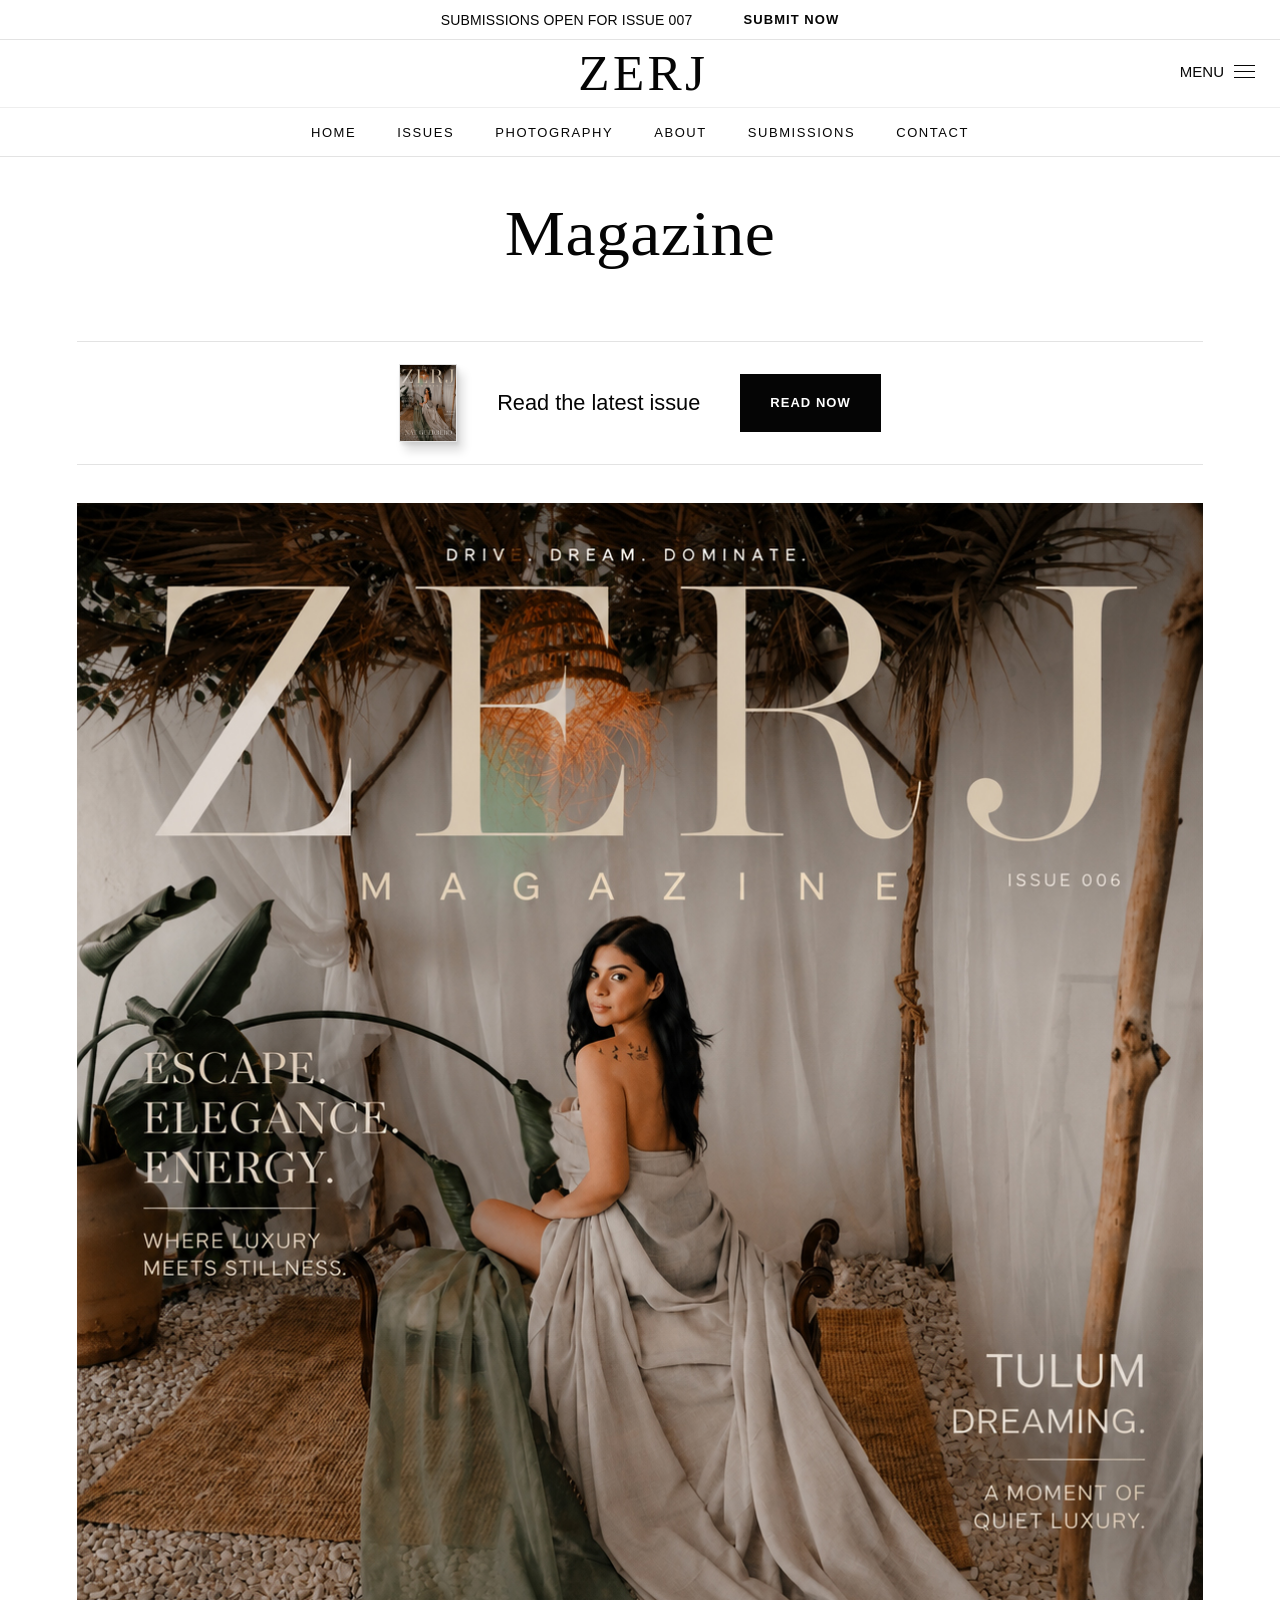
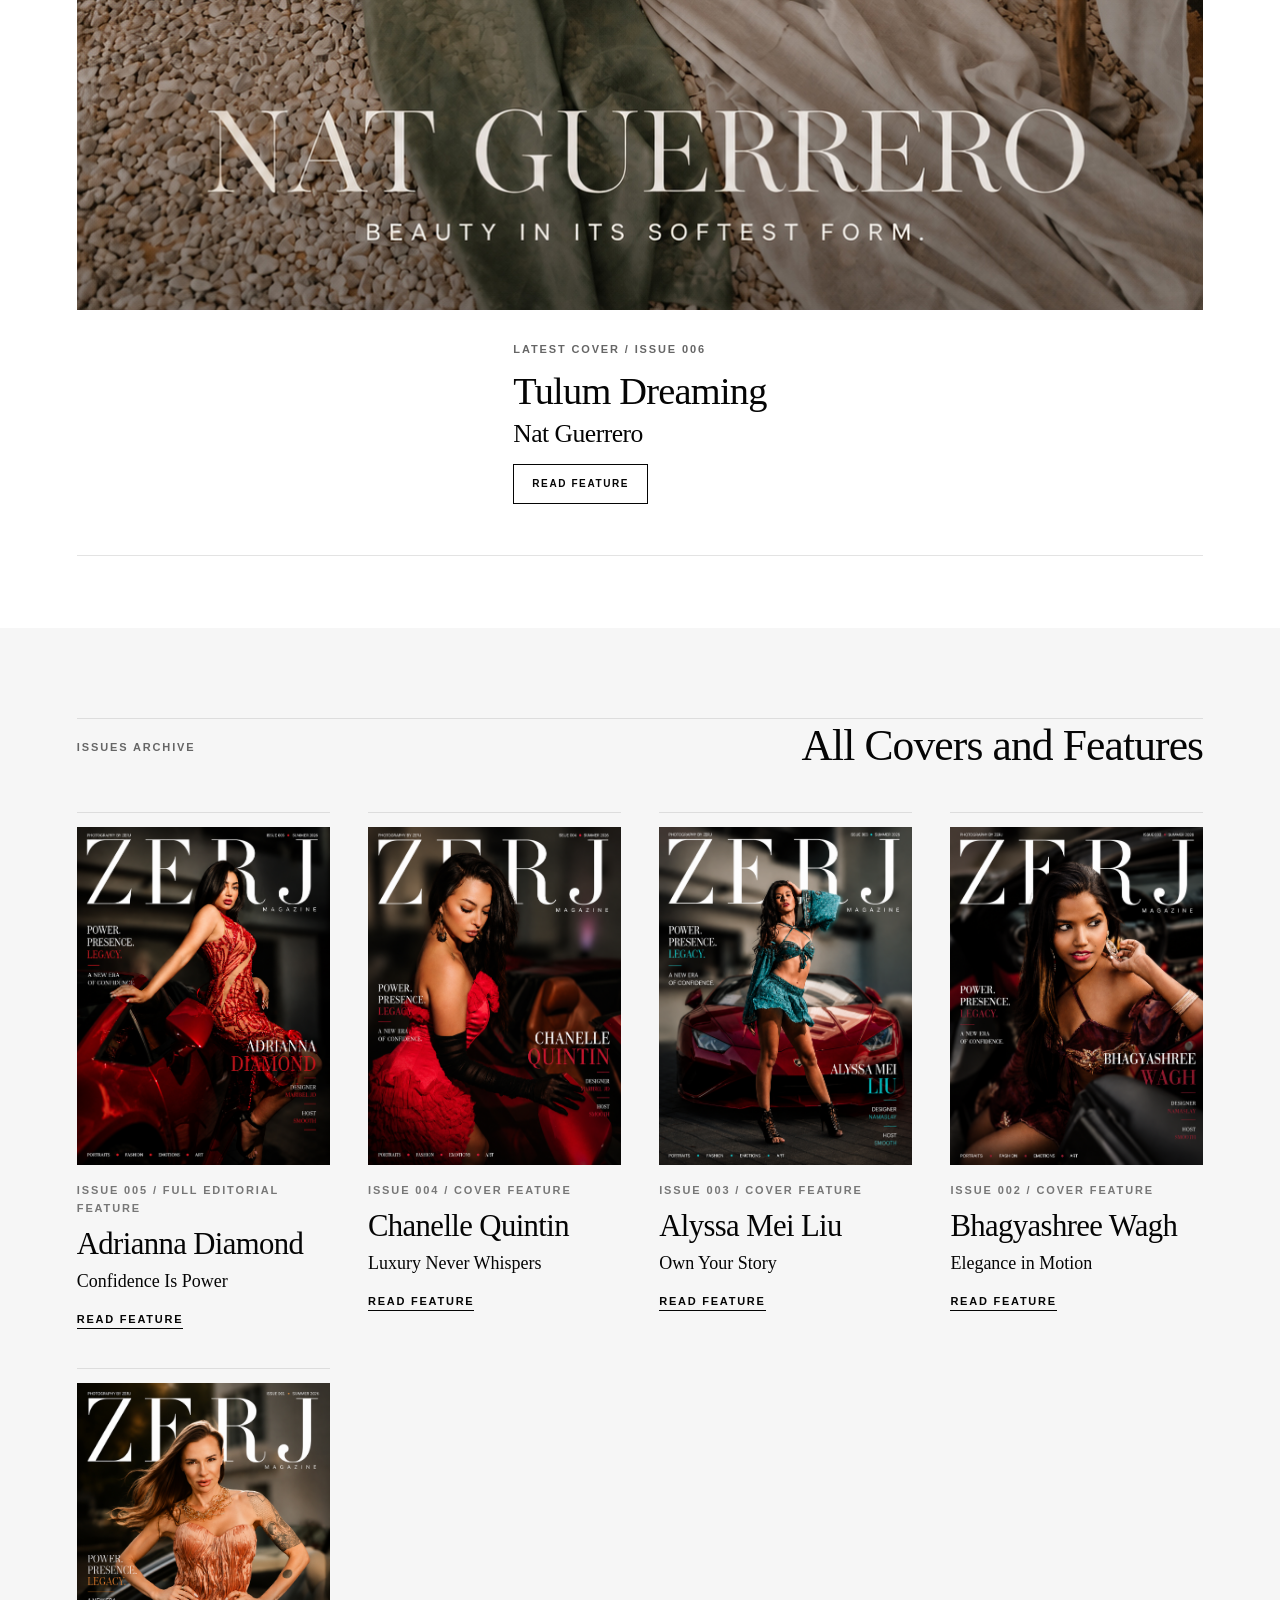
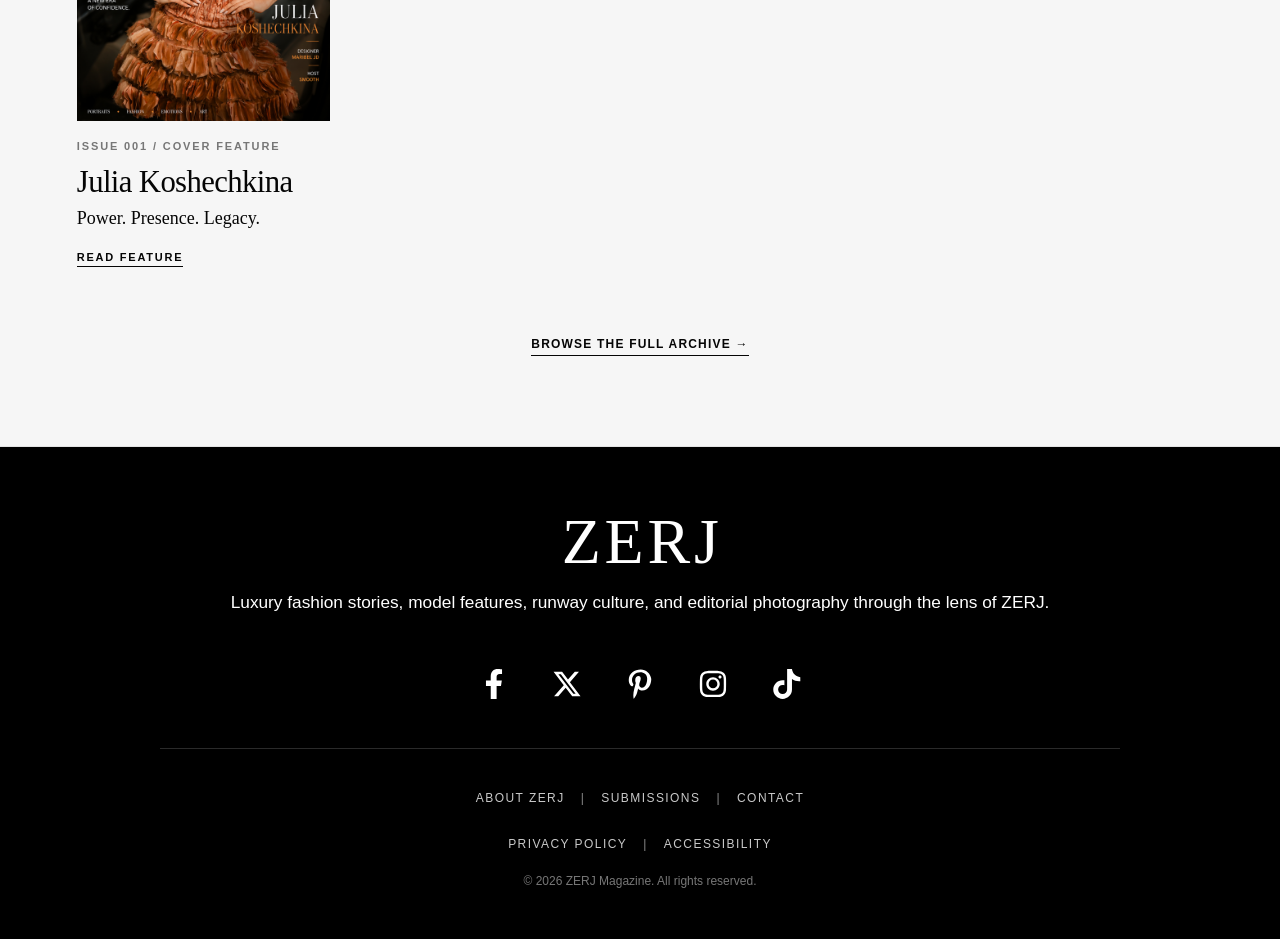
==== commit 4b1cbeb0: "Initial ZERJ Magazine website" ====
--- a/index.html
+++ b/index.html
@@ -9,7 +9,7 @@
 </head>
 <body data-page="home">
   <header class="site-header">
-    <div class="header-rule"><span>Be Featured in the Next Issue</span><a href="about.html#submissions">Submit Now</a></div>
+    <div class="header-rule"><span>SUBMISSIONS OPEN FOR ISSUE 007</span><a href="about.html#submissions">Submit Now</a></div>
     <div class="brand-row">
       <a class="masthead" href="index.html" aria-label="ZERJ Magazine home">
         <span><span>Z</span><span>E</span><span>R</span><span class="masthead-j">J</span></span>
